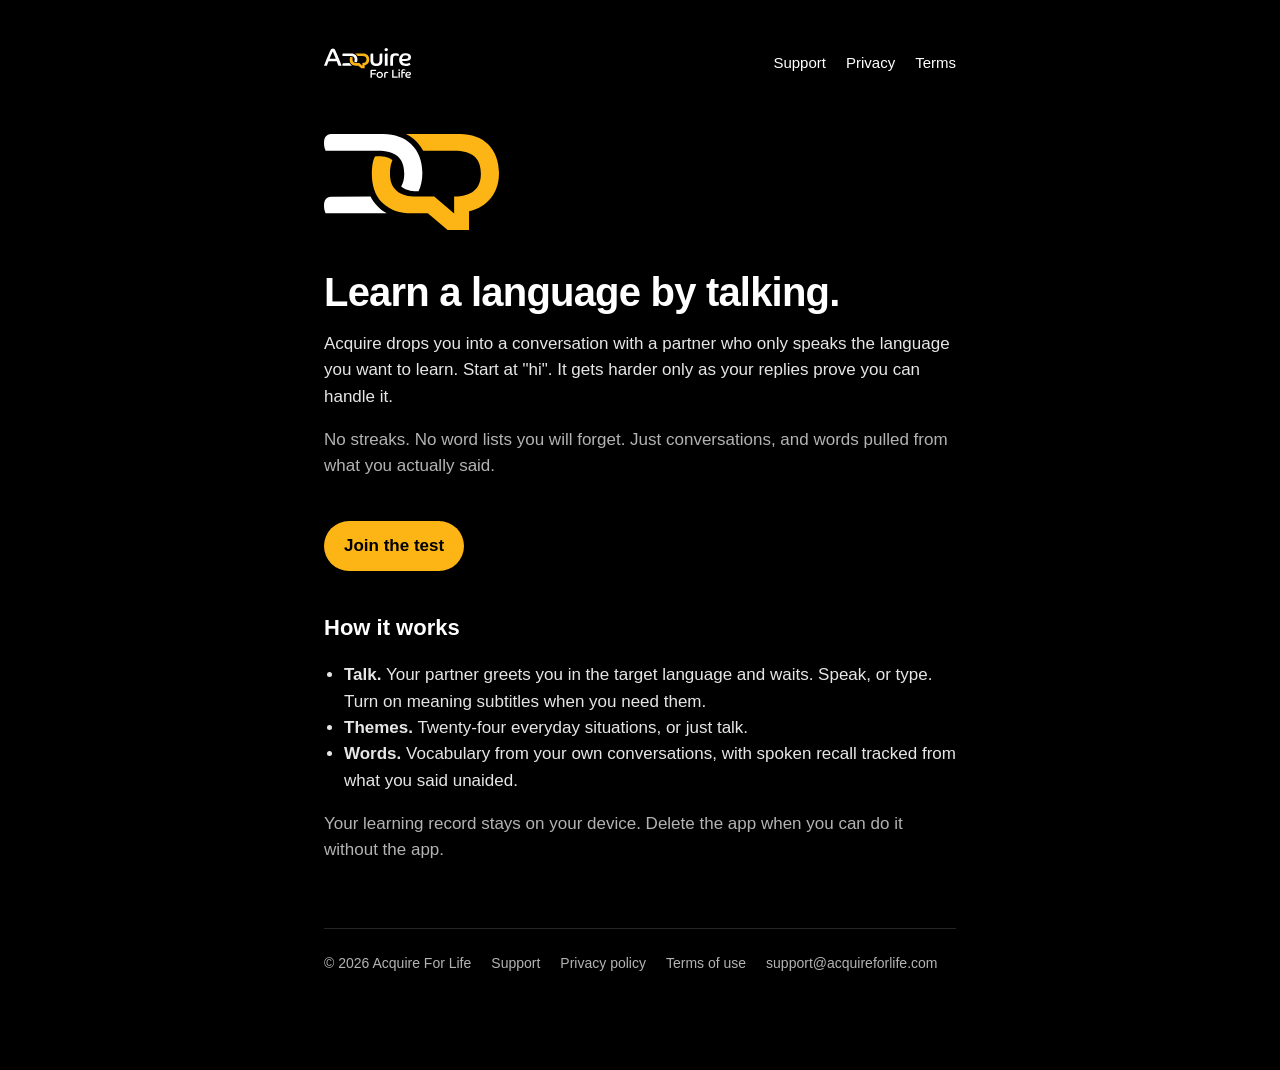
==== index.html @ 24b89ce2 "Add static acquireforlife.com site with support, privacy and terms pages Co-Authored-By: Claude Fabl" ====
<!doctype html>
<html lang="en">
<head>
<meta charset="utf-8">
<meta name="viewport" content="width=device-width, initial-scale=1">
<title>Acquire For Life. Learn a language by talking.</title>
<meta name="description" content="Acquire is a conversation-first language learning app for iPhone and iPad. A partner that only speaks the language you want to learn.">
<link rel="icon" type="image/png" href="/assets/logomark.png">
<link rel="apple-touch-icon" href="/assets/logomark.png">
<link rel="stylesheet" href="/assets/site.css">
</head>
<body>
<main>
<header><a href="/" aria-label="Acquire For Life"><img class="wordmark" src="/assets/wordmark.svg" alt="Acquire For Life"></a><nav><a href="/support/">Support</a><a href="/privacy/">Privacy</a><a href="/terms/">Terms</a></nav></header>
<section class="hero">
<img class="mark" src="/assets/logomark.svg" alt="">
<h1>Learn a language by talking.</h1>
<p>Acquire drops you into a conversation with a partner who only speaks the language you want to learn. Start at "hi". It gets harder only as your replies prove you can handle it.</p>
<p class="muted">No streaks. No word lists you will forget. Just conversations, and words pulled from what you actually said.</p>
<a class="cta" href="/support/">Join the test</a>
</section>
<h2>How it works</h2>
<ul>
<li><strong>Talk.</strong> Your partner greets you in the target language and waits. Speak, or type. Turn on meaning subtitles when you need them.</li>
<li><strong>Themes.</strong> Twenty-four everyday situations, or just talk.</li>
<li><strong>Words.</strong> Vocabulary from your own conversations, with spoken recall tracked from what you said unaided.</li>
</ul>
<p class="muted">Your learning record stays on your device. Delete the app when you can do it without the app.</p>
<footer><span>&copy; 2026 Acquire For Life</span><a href="/support/">Support</a><a href="/privacy/">Privacy policy</a><a href="/terms/">Terms of use</a><a href="mailto:support@acquireforlife.com">support@acquireforlife.com</a></footer>
</main>
</body>
</html>
---- assets/site.css ----
:root { --gold: #fcb514; --muted: #b3b3b3; --line: #262626; }
* { box-sizing: border-box; }
html { background: #000; color: #fff; font: 17px/1.55 -apple-system, BlinkMacSystemFont, "Helvetica Neue", Helvetica, Arial, sans-serif; -webkit-font-smoothing: antialiased; }
body { margin: 0; }
main { max-width: 680px; margin: 0 auto; padding: 48px 24px 96px; }
a { color: var(--gold); text-decoration: none; }
a:hover { text-decoration: underline; }
h1 { font-size: 40px; line-height: 1.1; letter-spacing: -0.02em; margin: 40px 0 16px; }
h2 { font-size: 22px; margin: 40px 0 8px; }
p, li { color: #e6e6e6; }
p.muted { color: var(--muted); }
header { display: flex; align-items: center; justify-content: space-between; gap: 24px; }
header .wordmark { height: 30px; display: block; }
nav { display: flex; gap: 20px; font-size: 15px; }
nav a { color: #fff; }
footer { margin-top: 64px; padding-top: 24px; border-top: 1px solid var(--line); font-size: 14px; color: var(--muted); display: flex; flex-wrap: wrap; gap: 8px 20px; }
footer a { color: var(--muted); }
.hero .mark { height: 96px; display: block; margin-top: 56px; }
.cta { display: inline-block; margin-top: 24px; padding: 12px 20px; background: var(--gold); color: #000; font-weight: 600; border-radius: 999px; }
.cta:hover { text-decoration: none; background: #e09a00; }
ul { padding-left: 20px; }
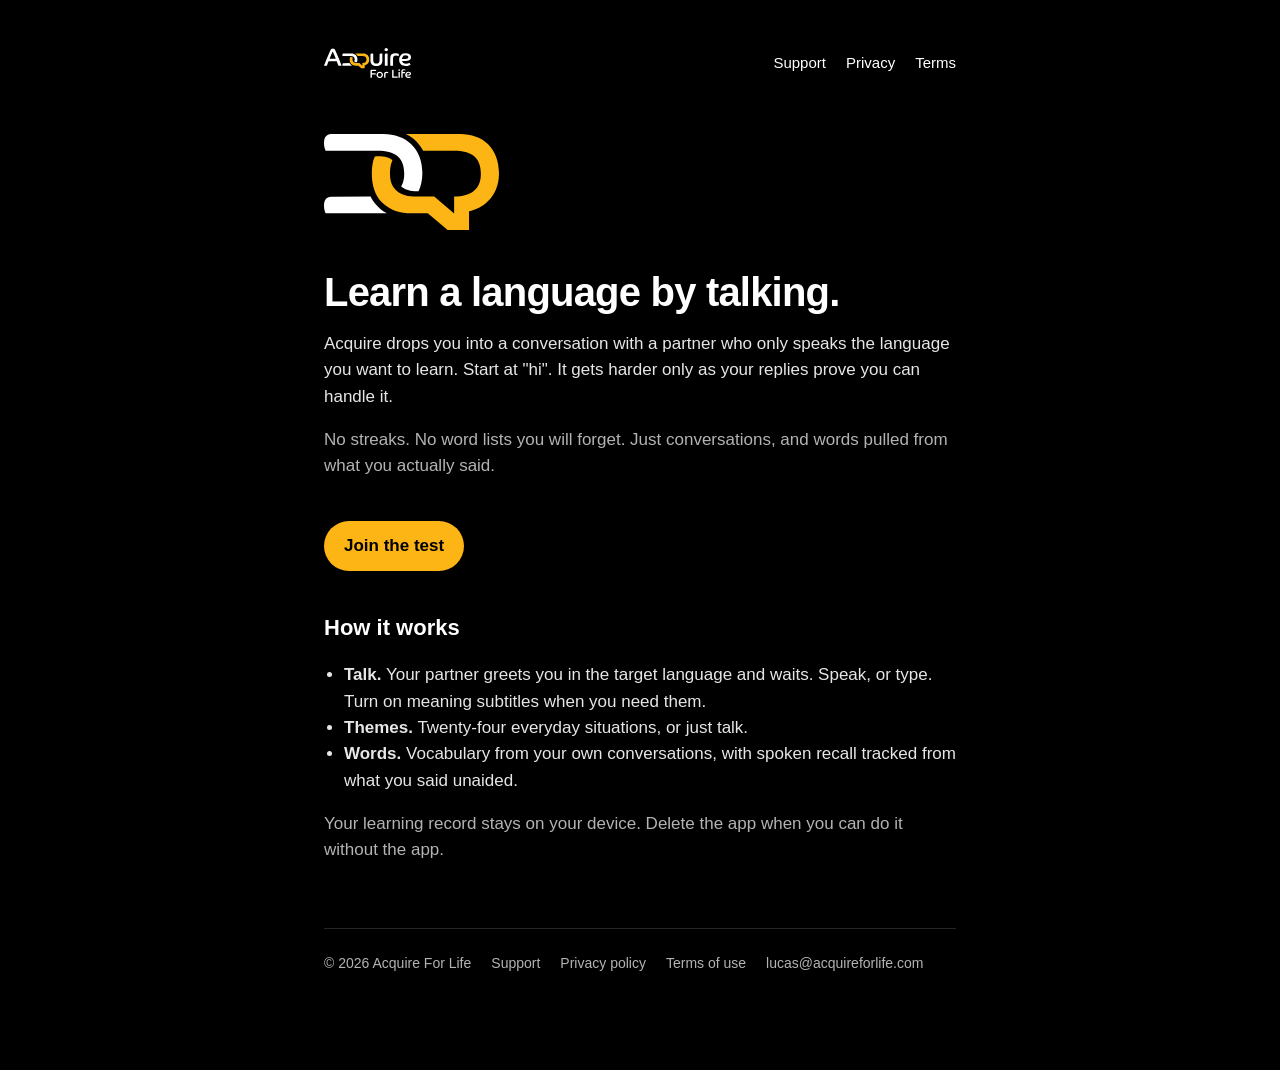
==== commit 894c28ad: "Point public contact mail to lucas@acquireforlife.com The live site still listed support@acquireforl" ====
--- a/index.html
+++ b/index.html
@@ -26,7 +26,7 @@
 <li><strong>Words.</strong> Vocabulary from your own conversations, with spoken recall tracked from what you said unaided.</li>
 </ul>
 <p class="muted">Your learning record stays on your device. Delete the app when you can do it without the app.</p>
-<footer><span>&copy; 2026 Acquire For Life</span><a href="/support/">Support</a><a href="/privacy/">Privacy policy</a><a href="/terms/">Terms of use</a><a href="mailto:support@acquireforlife.com">support@acquireforlife.com</a></footer>
+<footer><span>&copy; 2026 Acquire For Life</span><a href="/support/">Support</a><a href="/privacy/">Privacy policy</a><a href="/terms/">Terms of use</a><a href="mailto:lucas@acquireforlife.com">lucas@acquireforlife.com</a></footer>
 </main>
 </body>
 </html>
